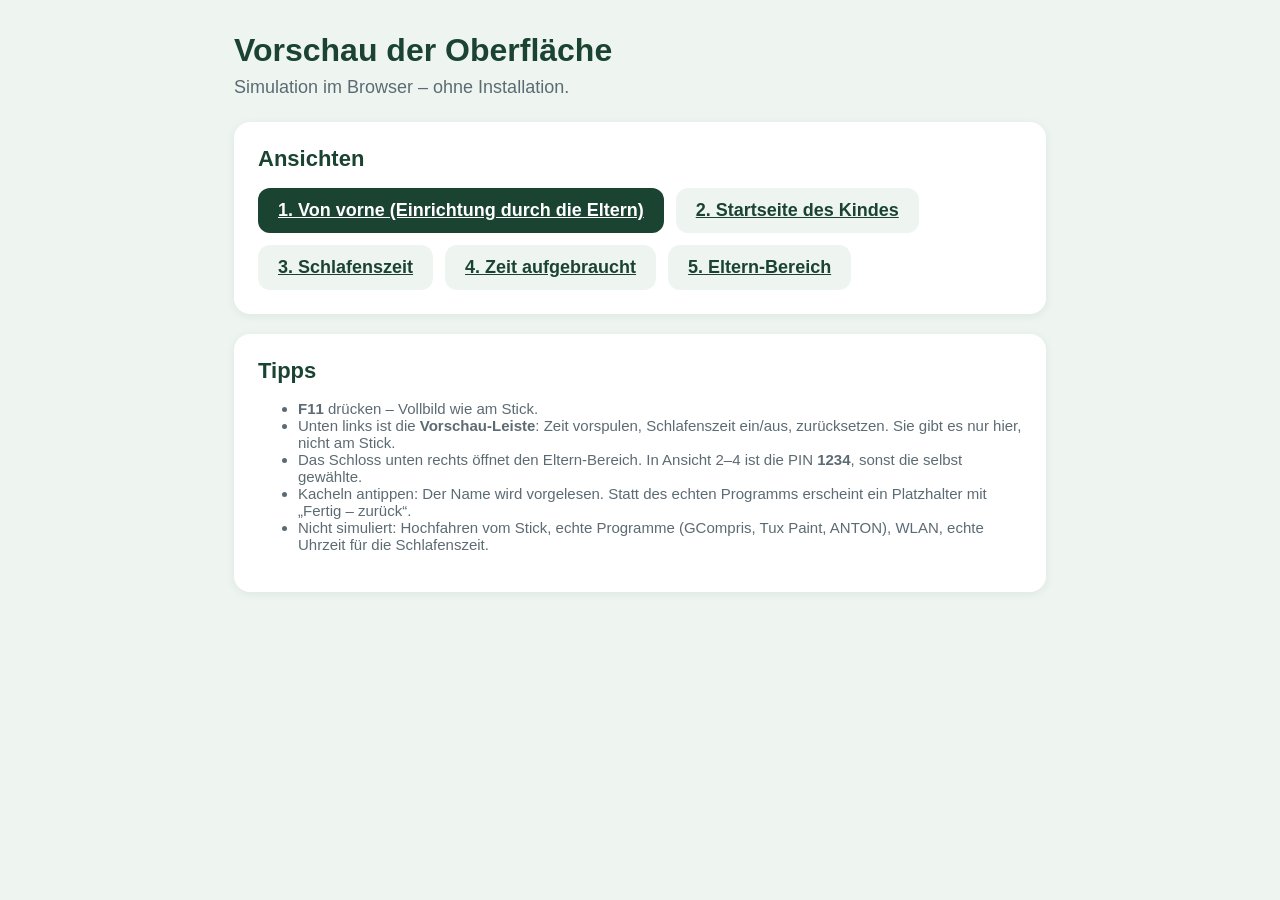
==== VORSCHAU.html @ c24affc2 "Erstes Grundgerüst Image (bootc), lokaler Dienst, Web-Oberfläche mit Vorschau, Bau-Ablauf und techni" ====
<!doctype html>
<html lang="de">
<head>
  <meta charset="utf-8">
  <meta name="viewport" content="width=device-width, initial-scale=1">
  <title>Vorschau</title>
  <link rel="stylesheet" href="oberflaeche/stil.css">
</head>
<body class="eltern">
  <div class="seite">
    <h1>Vorschau der Oberfläche</h1>
    <p class="unterzeile">Simulation im Browser – ohne Installation.</p>

    <section class="karte">
      <h2>Ansichten</h2>
      <div class="knopf-reihe">
        <a class="knopf" href="oberflaeche/index.html?vorschau=neu">1. Von vorne (Einrichtung durch die Eltern)</a>
        <a class="knopf zweit" href="oberflaeche/index.html?vorschau=fertig">2. Startseite des Kindes</a>
        <a class="knopf zweit" href="oberflaeche/index.html?vorschau=schlafen">3. Schlafenszeit</a>
        <a class="knopf zweit" href="oberflaeche/index.html?vorschau=zeitum">4. Zeit aufgebraucht</a>
        <a class="knopf zweit" href="oberflaeche/eltern.html?vorschau=eltern">5. Eltern-Bereich</a>
      </div>
    </section>

    <section class="karte">
      <h2>Tipps</h2>
      <ul class="hinweis">
        <li><strong>F11</strong> drücken – Vollbild wie am Stick.</li>
        <li>Unten links ist die <strong>Vorschau-Leiste</strong>: Zeit vorspulen, Schlafenszeit ein/aus, zurücksetzen. Sie gibt es nur hier, nicht am Stick.</li>
        <li>Das Schloss unten rechts öffnet den Eltern-Bereich. In Ansicht 2–4 ist die PIN <strong>1234</strong>, sonst die selbst gewählte.</li>
        <li>Kacheln antippen: Der Name wird vorgelesen. Statt des echten Programms erscheint ein Platzhalter mit „Fertig – zurück“.</li>
        <li>Nicht simuliert: Hochfahren vom Stick, echte Programme (GCompris, Tux Paint, ANTON), WLAN, echte Uhrzeit für die Schlafenszeit.</li>
      </ul>
    </section>
  </div>
</body>
</html>
---- oberflaeche/stil.css ----
/* Kinder-Stick – gemeinsame Gestaltung */
:root {
  --gruen: #1B4332;
  --gruen-hell: #2D6A4F;
  --mint: #52B788;
  --hell: #EEF5F0;
  --gelb: #FFB627;
  --koralle: #F26B5B;
  --text: #1F2933;
  --grau: #5C6B73;
  --weiss: #FFFFFF;
}

* { box-sizing: border-box; }
[hidden] { display: none !important; }

html, body { margin: 0; height: 100%; }
body {
  font-family: "Cantarell", "Noto Sans", "Calibri", sans-serif;
  color: var(--text);
  background: var(--hell);
}

/* ---------- Kinder-Startseite ---------- */
body.kind { display: flex; flex-direction: column; user-select: none; overflow: hidden; }

.kopf {
  display: flex; align-items: center; justify-content: space-between; gap: 32px;
  padding: 24px 40px; background: var(--gruen); color: var(--weiss);
}
.kopf h1 { margin: 0; font-size: 40px; }

.zeit { min-width: 320px; }
.zeit-text { font-size: 22px; margin-bottom: 8px; text-align: right; }
.balken { height: 22px; background: rgba(255, 255, 255, 0.25); border-radius: 11px; overflow: hidden; }
.balken-fuellung { height: 100%; width: 100%; background: var(--gelb); border-radius: 11px; transition: width 0.5s; }
.balken-fuellung.knapp { background: var(--koralle); }

.kacheln {
  flex: 1; display: flex; flex-wrap: wrap; align-content: center; justify-content: center;
  gap: 32px; padding: 32px 40px 88px; overflow-y: auto;
  max-width: 1040px; margin: 0 auto; width: 100%;
}
.kachel {
  width: 200px; height: 200px; border: none; border-radius: 28px; cursor: pointer;
  background: var(--weiss); box-shadow: 0 6px 18px rgba(27, 67, 50, 0.15);
  display: flex; flex-direction: column; align-items: center; justify-content: center; gap: 16px;
  font: inherit; color: var(--gruen); transition: transform 0.1s;
}
.kachel:active { transform: scale(0.96); }
.kachel:focus-visible { outline: 6px solid var(--gelb); }
.kachel-symbol { font-size: 80px; line-height: 1; }
.kachel-name { font-size: 24px; font-weight: bold; }

.sperre {
  flex: 1; display: flex; flex-direction: column; align-items: center; justify-content: center;
  text-align: center; padding: 40px;
}
.sperre-symbol { font-size: 160px; line-height: 1; }
.sperre h2 { font-size: 48px; margin: 24px 0 8px; color: var(--gruen); }
.sperre p { font-size: 26px; margin: 0; color: var(--grau); }

.eltern-knopf {
  position: fixed; right: 16px; bottom: 16px; width: 56px; height: 56px; border-radius: 28px;
  border: none; background: rgba(27, 67, 50, 0.12); font-size: 26px; cursor: pointer;
}

/* ---------- PIN-Dialog ---------- */
dialog {
  border: none; border-radius: 24px; padding: 32px; box-shadow: 0 12px 40px rgba(0, 0, 0, 0.3);
}
dialog::backdrop { background: rgba(27, 67, 50, 0.6); }
.pin-titel { margin: 0 0 16px; font-size: 24px; color: var(--gruen); text-align: center; }
.pin-anzeige { font-size: 36px; letter-spacing: 12px; text-align: center; min-height: 48px; margin-bottom: 8px; }
.pin-fehler { color: var(--koralle); text-align: center; min-height: 24px; margin: 0 0 12px; }
.pin-tasten { display: grid; grid-template-columns: repeat(3, 80px); gap: 12px; justify-content: center; }
.pin-tasten button {
  height: 64px; font-size: 26px; border: none; border-radius: 16px; background: var(--hell); cursor: pointer;
}
.pin-tasten button.ok { background: var(--gruen); color: var(--weiss); }
.pin-abbrechen { display: block; margin: 16px auto 0; background: none; border: none; color: var(--grau); font-size: 18px; cursor: pointer; }

/* ---------- Eltern-Bereich und Einrichtung ---------- */
body.eltern { overflow-y: auto; }
.seite { max-width: 860px; margin: 0 auto; padding: 32px 24px 64px; }
.seite h1 { color: var(--gruen); margin: 0 0 8px; font-size: 32px; }
.seite .unterzeile { color: var(--grau); margin: 0 0 24px; font-size: 18px; }

.karte { background: var(--weiss); border-radius: 16px; padding: 24px; margin-bottom: 20px; box-shadow: 0 2px 8px rgba(27, 67, 50, 0.08); }
.karte h2 { margin: 0 0 16px; font-size: 22px; color: var(--gruen); }
.karte * + h2 { margin-top: 28px; }

.feld { display: flex; flex-direction: column; gap: 6px; margin-bottom: 16px; }
.feld label { font-weight: bold; }
.hinweis { color: var(--grau); font-size: 15px; }
.feld .hinweis { font-size: 14px; }
.reihe { display: flex; gap: 16px; flex-wrap: wrap; }
.reihe .feld { flex: 1; min-width: 180px; }

input, select {
  font: inherit; font-size: 18px; padding: 10px 12px; border: 2px solid #CFDDD5; border-radius: 10px; background: var(--weiss);
}
input:focus, select:focus { outline: none; border-color: var(--mint); }

.knopf {
  font: inherit; font-size: 18px; font-weight: bold; padding: 12px 20px; border: none; border-radius: 12px;
  background: var(--gruen); color: var(--weiss); cursor: pointer;
}
.knopf.zweit { background: var(--hell); color: var(--gruen); }
.knopf.warnung { background: var(--koralle); }
.knopf-reihe { display: flex; gap: 12px; flex-wrap: wrap; }

.meldung { margin: 12px 0 0; min-height: 24px; }
.meldung.fehler { color: var(--koralle); }
.meldung.ok { color: var(--gruen-hell); }

.kennzahl { font-size: 40px; font-weight: bold; color: var(--gruen); }
.tage { display: flex; gap: 8px; align-items: flex-end; height: 120px; margin-top: 16px; }
.tag { flex: 1; display: flex; flex-direction: column; align-items: center; justify-content: flex-end; height: 100%; gap: 4px; font-size: 13px; color: var(--grau); }
.tag-balken { width: 100%; max-width: 48px; background: var(--mint); border-radius: 6px 6px 0 0; min-height: 2px; }

.app-liste { display: flex; flex-direction: column; gap: 10px; }
.app-liste label { display: flex; align-items: center; gap: 12px; font-size: 18px; }
.app-liste input { width: 22px; height: 22px; }

.wlan-liste { display: flex; flex-direction: column; gap: 8px; margin-bottom: 12px; }
.wlan-netz { display: flex; justify-content: space-between; align-items: center; padding: 10px 14px; border: 2px solid #CFDDD5; border-radius: 10px; background: var(--weiss); font: inherit; font-size: 17px; cursor: pointer; text-align: left; }
.wlan-netz.gewaehlt { border-color: var(--mint); background: var(--hell); }

/* ---------- Nur Vorschau-Modus (file://) ---------- */
.vorschau-leiste {
  position: fixed; left: 16px; bottom: 16px; display: flex; gap: 8px; align-items: center; flex-wrap: wrap;
  max-width: calc(100% - 110px); padding: 8px 12px; border-radius: 12px;
  background: rgba(31, 41, 51, 0.88); color: var(--weiss); font-size: 14px; z-index: 50;
}
.vorschau-leiste button { font: inherit; font-size: 14px; padding: 6px 10px; border: none; border-radius: 8px; background: var(--weiss); color: var(--text); cursor: pointer; }
.vorschau-leiste span { color: var(--gelb); margin-left: 4px; }
.vorschau-app { position: fixed; inset: 0; background: var(--weiss); display: flex; flex-direction: column; z-index: 40; }
.vorschau-app-kopf { padding: 12px 16px; border-bottom: 1px solid #DDE5E0; background: #F6F8F7; }
.vorschau-app-inhalt { flex: 1; display: flex; flex-direction: column; align-items: center; justify-content: center; text-align: center; color: var(--grau); }
.vorschau-app-inhalt h2 { color: var(--gruen); font-size: 40px; margin: 16px 0 8px; }
.vorschau-app-inhalt p { font-size: 18px; max-width: 620px; margin: 6px 0; }
.vorschau-app-inhalt p.vorschau-app-beschreibung { font-size: 22px; color: var(--text); margin-bottom: 20px; }
.vorschau-app-symbol { font-size: 140px; line-height: 1; }
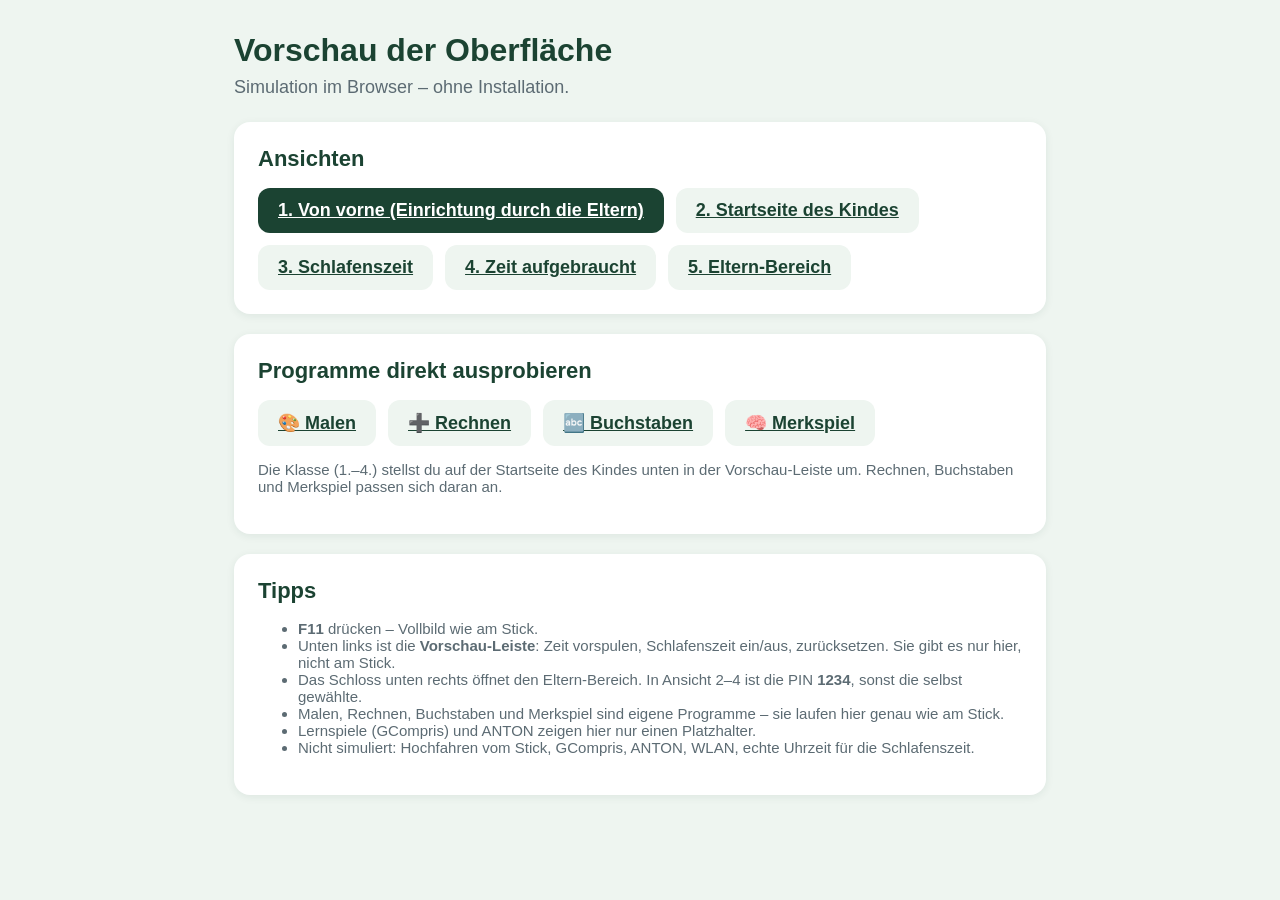
==== commit bc8fd188: "Eigene Programme (Malen, Rechnen, Buchstaben, Merkspiel), Netflix/Disney+, Uhrzeit-Korrektur, Vorles" ====
--- a/VORSCHAU.html
+++ b/VORSCHAU.html
@@ -23,13 +23,25 @@
     </section>
 
     <section class="karte">
+      <h2>Programme direkt ausprobieren</h2>
+      <div class="knopf-reihe">
+        <a class="knopf zweit" href="oberflaeche/index.html?vorschau=fertig&amp;weiter=apps/malen.html">🎨 Malen</a>
+        <a class="knopf zweit" href="oberflaeche/index.html?vorschau=fertig&amp;weiter=apps/rechnen.html">➕ Rechnen</a>
+        <a class="knopf zweit" href="oberflaeche/index.html?vorschau=fertig&amp;weiter=apps/buchstaben.html">🔤 Buchstaben</a>
+        <a class="knopf zweit" href="oberflaeche/index.html?vorschau=fertig&amp;weiter=apps/merkspiel.html">🧠 Merkspiel</a>
+      </div>
+      <p class="hinweis">Die Klasse (1.–4.) stellst du auf der Startseite des Kindes unten in der Vorschau-Leiste um. Rechnen, Buchstaben und Merkspiel passen sich daran an.</p>
+    </section>
+
+    <section class="karte">
       <h2>Tipps</h2>
       <ul class="hinweis">
         <li><strong>F11</strong> drücken – Vollbild wie am Stick.</li>
         <li>Unten links ist die <strong>Vorschau-Leiste</strong>: Zeit vorspulen, Schlafenszeit ein/aus, zurücksetzen. Sie gibt es nur hier, nicht am Stick.</li>
         <li>Das Schloss unten rechts öffnet den Eltern-Bereich. In Ansicht 2–4 ist die PIN <strong>1234</strong>, sonst die selbst gewählte.</li>
-        <li>Kacheln antippen: Der Name wird vorgelesen. Statt des echten Programms erscheint ein Platzhalter mit „Fertig – zurück“.</li>
-        <li>Nicht simuliert: Hochfahren vom Stick, echte Programme (GCompris, Tux Paint, ANTON), WLAN, echte Uhrzeit für die Schlafenszeit.</li>
+        <li>Malen, Rechnen, Buchstaben und Merkspiel sind eigene Programme – sie laufen hier genau wie am Stick.</li>
+        <li>Lernspiele (GCompris) und ANTON zeigen hier nur einen Platzhalter.</li>
+        <li>Nicht simuliert: Hochfahren vom Stick, GCompris, ANTON, WLAN, echte Uhrzeit für die Schlafenszeit.</li>
       </ul>
     </section>
   </div>
--- a/oberflaeche/stil.css
+++ b/oberflaeche/stil.css
@@ -129,8 +129,8 @@
 
 /* ---------- Nur Vorschau-Modus (file://) ---------- */
 .vorschau-leiste {
-  position: fixed; left: 16px; bottom: 16px; display: flex; gap: 8px; align-items: center; flex-wrap: wrap;
-  max-width: calc(100% - 110px); padding: 8px 12px; border-radius: 12px;
+  position: fixed; left: 160px; bottom: 16px; display: flex; gap: 8px; align-items: center; flex-wrap: wrap;
+  max-width: calc(100% - 250px); padding: 8px 12px; border-radius: 12px;
   background: rgba(31, 41, 51, 0.88); color: var(--weiss); font-size: 14px; z-index: 50;
 }
 .vorschau-leiste button { font: inherit; font-size: 14px; padding: 6px 10px; border: none; border-radius: 8px; background: var(--weiss); color: var(--text); cursor: pointer; }
@@ -142,3 +142,48 @@
 .vorschau-app-inhalt p { font-size: 18px; max-width: 620px; margin: 6px 0; }
 .vorschau-app-inhalt p.vorschau-app-beschreibung { font-size: 22px; color: var(--text); margin-bottom: 20px; }
 .vorschau-app-symbol { font-size: 140px; line-height: 1; }
+
+/* ---------- Hintergründe (vom Kind gewählt) ---------- */
+body.kind[data-hintergrund] { background-size: cover; background-position: center; }
+[data-hintergrund="eispalast"] { background-image: url("hintergruende/eispalast.svg"); }
+[data-hintergrund="savanne"] { background-image: url("hintergruende/savanne.svg"); }
+[data-hintergrund="unterwasser"] { background-image: url("hintergruende/unterwasser.svg"); }
+[data-hintergrund="weltraum"] { background-image: url("hintergruende/weltraum.svg"); }
+[data-hintergrund="regenbogen"] { background-image: url("hintergruende/regenbogen.svg"); }
+body.kind:not([data-hintergrund="standard"]) .sperre {
+  background: rgba(255, 255, 255, 0.85); border-radius: 32px; margin: 32px auto; flex: 0 1 auto; max-width: 900px;
+}
+
+/* ---------- Knöpfe unten links (Ausschalten, Hintergrund) ---------- */
+.unten-links { position: fixed; left: 16px; bottom: 16px; display: flex; gap: 12px; }
+.rund-knopf {
+  width: 56px; height: 56px; border-radius: 28px; border: none; cursor: pointer;
+  background: rgba(255, 255, 255, 0.85); box-shadow: 0 2px 8px rgba(27, 67, 50, 0.2);
+  font-size: 26px; color: var(--gruen);
+}
+.rund-knopf:focus-visible { outline: 4px solid var(--gelb); }
+.dialog-knoepfe { display: flex; gap: 16px; justify-content: center; margin-top: 8px; }
+
+/* ---------- Galerie ---------- */
+.hg-dialog { max-width: 820px; }
+.hg-galerie { display: grid; grid-template-columns: repeat(3, 1fr); gap: 16px; }
+.hg-wahl {
+  display: flex; flex-direction: column; gap: 8px; align-items: center; padding: 8px;
+  border: none; border-radius: 16px; background: var(--hell); cursor: pointer;
+  font: inherit; font-size: 20px; font-weight: bold; color: var(--gruen);
+}
+.hg-wahl:focus-visible { outline: 4px solid var(--gelb); }
+.hg-bild {
+  display: block; width: 220px; height: 124px; border-radius: 12px;
+  background-color: var(--hell); background-size: cover; background-position: center;
+  box-shadow: inset 0 0 0 2px rgba(27, 67, 50, 0.15);
+}
+.hg-bild[data-hintergrund="standard"] { background-color: var(--hell); }
+
+/* ---------- Abschied beim Ausschalten ---------- */
+.aus-hinweis {
+  position: fixed; inset: 0; z-index: 10; background: var(--hell);
+  display: flex; flex-direction: column; align-items: center; justify-content: center; text-align: center;
+}
+.aus-hinweis h2 { font-size: 48px; margin: 24px 0 8px; color: var(--gruen); }
+.aus-hinweis p { font-size: 26px; margin: 0; color: var(--grau); }
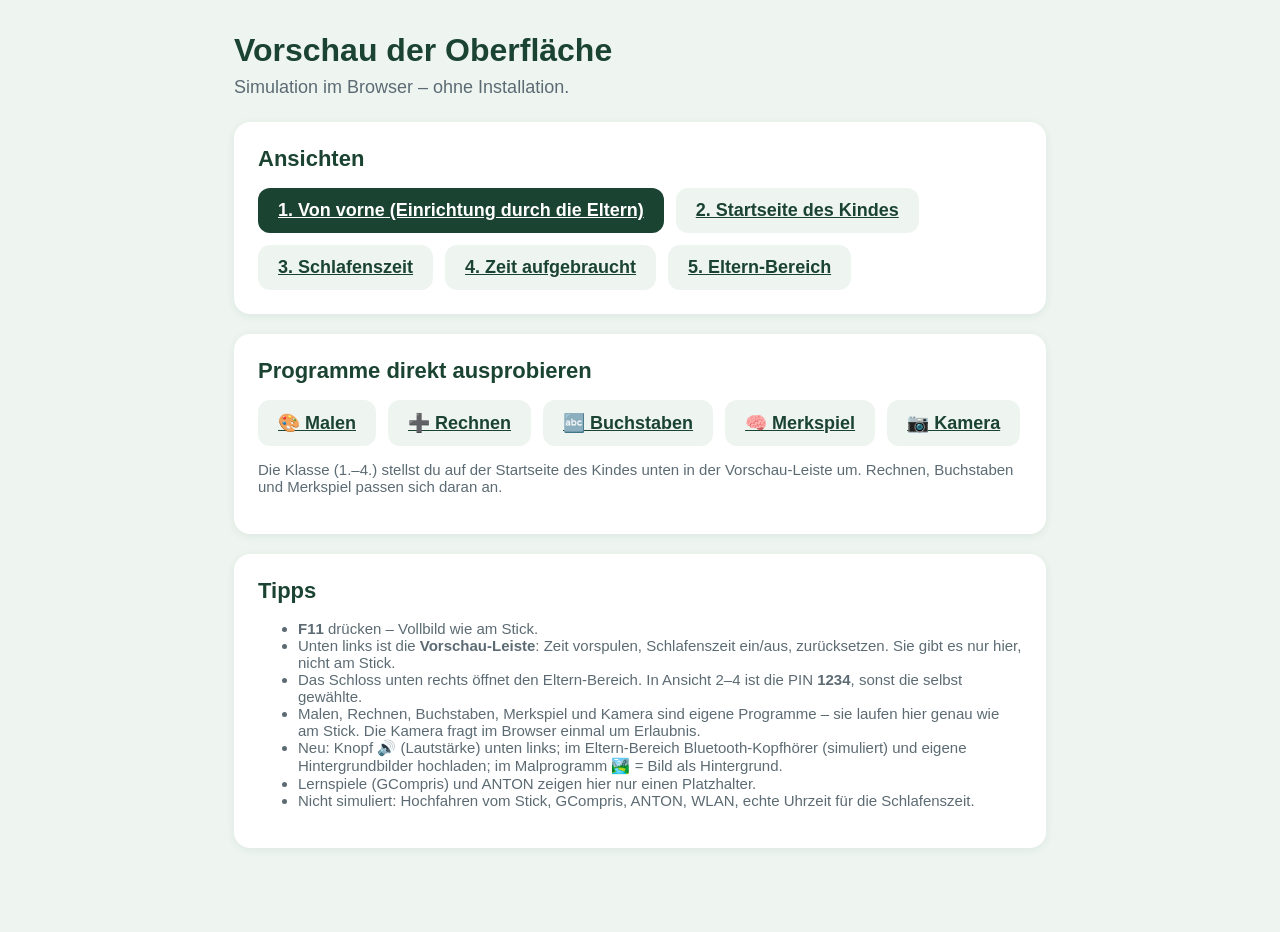
==== commit e8afc0ec: "Nach Test 4: Fertig-Knopf für Lernspiele, Deutsch für Netflix/Disney+, Tastatur, Ausschalten, Ton/Bl" ====
--- a/VORSCHAU.html
+++ b/VORSCHAU.html
@@ -29,6 +29,7 @@
         <a class="knopf zweit" href="oberflaeche/index.html?vorschau=fertig&amp;weiter=apps/rechnen.html">➕ Rechnen</a>
         <a class="knopf zweit" href="oberflaeche/index.html?vorschau=fertig&amp;weiter=apps/buchstaben.html">🔤 Buchstaben</a>
         <a class="knopf zweit" href="oberflaeche/index.html?vorschau=fertig&amp;weiter=apps/merkspiel.html">🧠 Merkspiel</a>
+        <a class="knopf zweit" href="oberflaeche/index.html?vorschau=fertig&amp;weiter=apps/kamera.html">📷 Kamera</a>
       </div>
       <p class="hinweis">Die Klasse (1.–4.) stellst du auf der Startseite des Kindes unten in der Vorschau-Leiste um. Rechnen, Buchstaben und Merkspiel passen sich daran an.</p>
     </section>
@@ -39,7 +40,8 @@
         <li><strong>F11</strong> drücken – Vollbild wie am Stick.</li>
         <li>Unten links ist die <strong>Vorschau-Leiste</strong>: Zeit vorspulen, Schlafenszeit ein/aus, zurücksetzen. Sie gibt es nur hier, nicht am Stick.</li>
         <li>Das Schloss unten rechts öffnet den Eltern-Bereich. In Ansicht 2–4 ist die PIN <strong>1234</strong>, sonst die selbst gewählte.</li>
-        <li>Malen, Rechnen, Buchstaben und Merkspiel sind eigene Programme – sie laufen hier genau wie am Stick.</li>
+        <li>Malen, Rechnen, Buchstaben, Merkspiel und Kamera sind eigene Programme – sie laufen hier genau wie am Stick. Die Kamera fragt im Browser einmal um Erlaubnis.</li>
+        <li>Neu: Knopf 🔊 (Lautstärke) unten links; im Eltern-Bereich Bluetooth-Kopfhörer (simuliert) und eigene Hintergrundbilder hochladen; im Malprogramm 🏞️ = Bild als Hintergrund.</li>
         <li>Lernspiele (GCompris) und ANTON zeigen hier nur einen Platzhalter.</li>
         <li>Nicht simuliert: Hochfahren vom Stick, GCompris, ANTON, WLAN, echte Uhrzeit für die Schlafenszeit.</li>
       </ul>
--- a/oberflaeche/stil.css
+++ b/oberflaeche/stil.css
@@ -129,8 +129,8 @@
 
 /* ---------- Nur Vorschau-Modus (file://) ---------- */
 .vorschau-leiste {
-  position: fixed; left: 160px; bottom: 16px; display: flex; gap: 8px; align-items: center; flex-wrap: wrap;
-  max-width: calc(100% - 250px); padding: 8px 12px; border-radius: 12px;
+  position: fixed; left: 230px; bottom: 16px; display: flex; gap: 8px; align-items: center; flex-wrap: wrap;
+  max-width: calc(100% - 320px); padding: 8px 12px; border-radius: 12px;
   background: rgba(31, 41, 51, 0.88); color: var(--weiss); font-size: 14px; z-index: 50;
 }
 .vorschau-leiste button { font: inherit; font-size: 14px; padding: 6px 10px; border: none; border-radius: 8px; background: var(--weiss); color: var(--text); cursor: pointer; }
@@ -187,3 +187,20 @@
 }
 .aus-hinweis h2 { font-size: 48px; margin: 24px 0 8px; color: var(--gruen); }
 .aus-hinweis p { font-size: 26px; margin: 0; color: var(--grau); }
+
+/* ---------- Lautstärke ---------- */
+.ton-dialog { width: min(560px, calc(100% - 32px)); }
+.ton-reihe { display: flex; align-items: center; gap: 16px; font-size: 36px; }
+.ton-regler { flex: 1; height: 40px; accent-color: var(--gelb); padding: 0; border: none; }
+.ton-hinweis { color: var(--grau); font-size: 17px; text-align: center; margin: 16px 0 0; }
+
+/* ---------- Eltern: Bluetooth und eigene Bilder ---------- */
+.bt-geraet { display: flex; justify-content: space-between; align-items: center; gap: 12px; padding: 10px 14px;
+  border: 2px solid #CFDDD5; border-radius: 10px; font-size: 17px; }
+.bt-geraet .knopf { font-size: 15px; padding: 8px 14px; }
+.eigene-bilder { display: grid; grid-template-columns: repeat(auto-fill, minmax(180px, 1fr)); gap: 12px; margin-bottom: 12px; }
+.eigenes-bild { position: relative; height: 104px; border-radius: 10px; background-size: cover; background-position: center;
+  box-shadow: inset 0 0 0 2px rgba(27, 67, 50, 0.15); }
+.eigenes-bild button { position: absolute; right: 6px; top: 6px; border: none; border-radius: 8px; padding: 4px 8px;
+  background: rgba(255, 255, 255, 0.9); cursor: pointer; font-size: 15px; }
+.datei-wahl { font-size: 16px; }
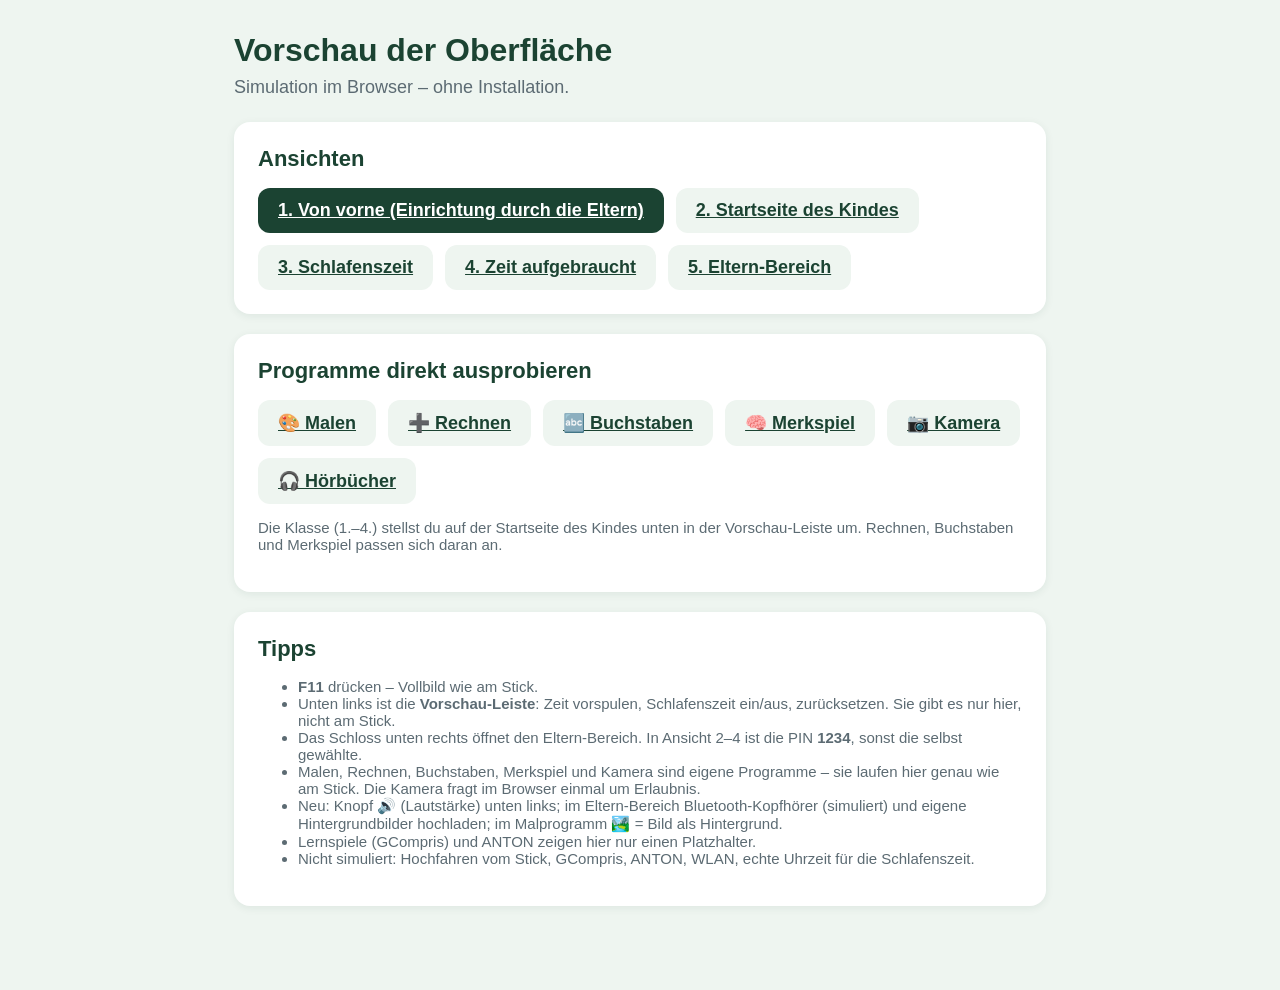
==== commit c047107c: "Neues Programm Hörbücher: eigene Hörbücher und Kinder-Hörspiele, zählt nicht zur Bildschirmzeit - di" ====
--- a/VORSCHAU.html
+++ b/VORSCHAU.html
@@ -30,6 +30,7 @@
         <a class="knopf zweit" href="oberflaeche/index.html?vorschau=fertig&amp;weiter=apps/buchstaben.html">🔤 Buchstaben</a>
         <a class="knopf zweit" href="oberflaeche/index.html?vorschau=fertig&amp;weiter=apps/merkspiel.html">🧠 Merkspiel</a>
         <a class="knopf zweit" href="oberflaeche/index.html?vorschau=fertig&amp;weiter=apps/kamera.html">📷 Kamera</a>
+        <a class="knopf zweit" href="oberflaeche/index.html?vorschau=fertig&amp;weiter=apps/hoerbuecher.html">🎧 Hörbücher</a>
       </div>
       <p class="hinweis">Die Klasse (1.–4.) stellst du auf der Startseite des Kindes unten in der Vorschau-Leiste um. Rechnen, Buchstaben und Merkspiel passen sich daran an.</p>
     </section>
--- a/oberflaeche/stil.css
+++ b/oberflaeche/stil.css
@@ -59,6 +59,8 @@
 .sperre-symbol { font-size: 160px; line-height: 1; }
 .sperre h2 { font-size: 48px; margin: 24px 0 8px; color: var(--gruen); }
 .sperre p { font-size: 26px; margin: 0; color: var(--grau); }
+.sperre-apps { display: flex; justify-content: center; gap: 24px; margin-top: 32px; }
+.sperre-apps:empty { display: none; }
 
 .eltern-knopf {
   position: fixed; right: 16px; bottom: 16px; width: 56px; height: 56px; border-radius: 28px;
@@ -187,6 +189,7 @@
 }
 .aus-hinweis h2 { font-size: 48px; margin: 24px 0 8px; color: var(--gruen); }
 .aus-hinweis p { font-size: 26px; margin: 0; color: var(--grau); }
+.aus-hinweis .aus-fehler { margin-top: 28px; max-width: 900px; font-size: 18px; color: var(--koralle); white-space: pre-line; }
 
 /* ---------- Lautstärke ---------- */
 .ton-dialog { width: min(560px, calc(100% - 32px)); }
@@ -204,3 +207,9 @@
 .eigenes-bild button { position: absolute; right: 6px; top: 6px; border: none; border-radius: 8px; padding: 4px 8px;
   background: rgba(255, 255, 255, 0.9); cursor: pointer; font-size: 15px; }
 .datei-wahl { font-size: 16px; }
+
+/* ---------- Eltern: Hörbücher ---------- */
+.hoer-platz { font-size: 16px; font-weight: bold; color: var(--gruen); }
+.hoer-liste { display: flex; flex-direction: column; gap: 8px; margin-bottom: 16px; }
+.hoer-neu { display: flex; flex-direction: column; gap: 10px; padding: 14px; border: 2px dashed #CFDDD5; border-radius: 12px; }
+.hoer-neu .knopf { align-self: flex-start; }
